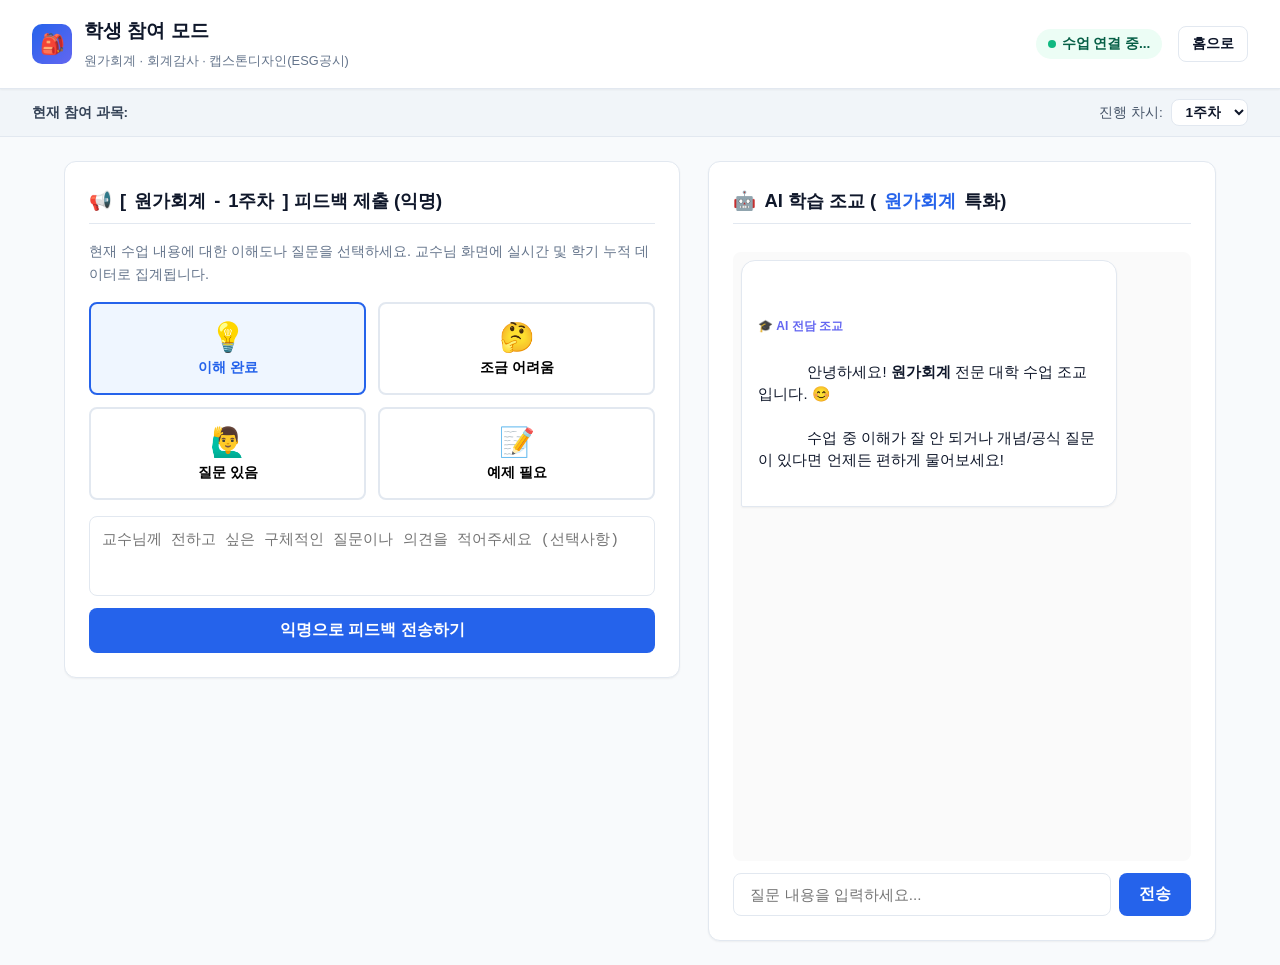
==== templates/student.html @ 56c85606 "feat: Initial commit for interactive classroom teaching app" ====
<!DOCTYPE html>
<html lang="ko">
<head>
  <meta charset="UTF-8">
  <meta name="viewport" content="width=device-width, initial-scale=1.0">
  <title>학생 모드 | 과목별 실시간 소통 & AI 전담 조교</title>
  <link rel="stylesheet" href="/static/style.css">
  <script src="https://cdn.socket.io/4.7.5/socket.io.min.js"></script>
</head>
<body>

  <header class="app-header">
    <div class="logo-area">
      <div class="logo-icon">🎒</div>
      <div class="logo-text">
        <h1>학생 참여 모드</h1>
        <span id="studentHeaderSubtitle">원가회계 · 회계감사 · 캡스톤디자인(ESG공시)</span>
      </div>
    </div>
    <div class="header-status">
      <span class="status-badge online" id="connStatus">수업 연결 중...</span>
      <a href="/" class="btn btn-outline" style="padding: 0.4rem 0.8rem; font-size: 0.85rem;">홈으로</a>
    </div>
  </header>

  <!-- 학생 수강 과목 선택 바 -->
  <div class="course-nav-bar" style="background: #f1f5f9; border-bottom: 1px solid var(--border); padding: 0.6rem 2rem;">
    <div style="display: flex; align-items: center; gap: 0.75rem; flex-wrap: wrap;">
      <span style="font-size: 0.85rem; font-weight: 700; color: #334155;">현재 참여 과목:</span>
      <div class="course-tabs" id="studentCourseTabs">
        <!-- JS에서 서버 등록 과목 목록 기반으로 동적 렌더링 -->
      </div>
    </div>
    <div style="display: flex; align-items: center; gap: 0.5rem; font-size: 0.85rem; color: #475569;">
      <span>진행 차시:</span>
      <select id="studentSessionSelect" class="session-select" style="padding: 0.25rem 0.6rem; font-size: 0.85rem;">
        <option value="1주차">1주차</option>
        <option value="2주차">2주차</option>
        <option value="3주차">3주차</option>
      </select>
    </div>
  </div>

  <main class="container">
    <div class="student-grid">

      <!-- 왼쪽 컬럼: 수업 실시간 인터랙션 & 퀴즈 -->
      <div class="student-left-col">
        
        <!-- 실시간 퀴즈 알림 카드 (교수가 출제 시 최상단에 활성화) -->
        <div class="card quiz-box" id="quiz-container" style="display: none;">
          <!-- JS에서 동적으로 내용 렌더링 -->
        </div>

        <!-- 실시간 이해도 및 의견 제출 카드 -->
        <div class="card">
          <h2 class="card-title">
            <span>📢</span> [<span id="studentCardCourse">원가회계</span> - <span id="studentCardSession">1주차</span>] 피드백 제출 (익명)
          </h2>
          <p style="font-size: 0.9rem; color: var(--text-muted); margin-bottom: 1rem;">
            현재 수업 내용에 대한 이해도나 질문을 선택하세요. 교수님 화면에 실시간 및 학기 누적 데이터로 집계됩니다.
          </p>

          <!-- 4가지 반응 선택 버튼 -->
          <div class="reaction-grid">
            <button type="button" class="reaction-btn selected" data-cat="이해 완료">
              <span class="emoji">💡</span>
              <span class="label">이해 완료</span>
            </button>
            <button type="button" class="reaction-btn" data-cat="조금 어려움">
              <span class="emoji">🤔</span>
              <span class="label">조금 어려움</span>
            </button>
            <button type="button" class="reaction-btn" data-cat="질문 있음">
              <span class="emoji">🙋‍♂️</span>
              <span class="label">질문 있음</span>
            </button>
            <button type="button" class="reaction-btn" data-cat="예제 필요">
              <span class="emoji">📝</span>
              <span class="label">예제 필요</span>
            </button>
          </div>

          <!-- 구체적 의견/질문 입력 텍스트영역 -->
          <textarea id="opinionText" class="textarea-custom" placeholder="교수님께 전하고 싶은 구체적인 질문이나 의견을 적어주세요 (선택사항)"></textarea>

          <button id="submitOpinionBtn" class="btn btn-primary btn-block">
            익명으로 피드백 전송하기
          </button>
          <div id="submitNotice" style="display:none; color: var(--success); font-size: 0.85rem; margin-top: 0.5rem; text-align: center; font-weight: 600;">
            ✓ 의견이 성공적으로 전달되었습니다!
          </div>
        </div>

      </div>

      <!-- 오른쪽 컬럼: 과목 맞춤형 전문 AI 조교 챗봇 -->
      <div class="card chat-container">
        <h2 class="card-title">
          <span>🤖</span> AI 학습 조교 (<span id="chatCourseTitle" style="color: var(--primary);">원가회계</span> 특화)
        </h2>

        <!-- 추천 질문 태그 버튼 (과목별 동적 변경) -->
        <div class="chat-badge-tags" id="chatTagsContainer">
          <!-- JS에서 동적 주입 -->
        </div>

        <!-- 챗 대화 내역 창 -->
        <div class="chat-history" id="chatHistory">
          <div class="message-bubble bot" id="welcomeBotBubble">
            <div class="bot-header">🎓 AI 전담 조교</div>
            안녕하세요! <b>원가회계</b> 전문 대학 수업 조교입니다. 😊<br>
            수업 중 이해가 잘 안 되거나 개념/공식 질문이 있다면 언제든 편하게 물어보세요!
          </div>
        </div>

        <!-- 챗 입력 바 -->
        <div class="chat-input-bar">
          <input type="text" id="chatInput" class="chat-input" placeholder="질문 내용을 입력하세요...">
          <button id="sendChatBtn" class="btn btn-primary" style="padding: 0 1.25rem;">전송</button>
        </div>
      </div>

    </div>
  </main>

  <script src="/static/student.js?v=20260905_8"></script>
</body>
</html>
---- static/style.css ----
:root {
  --primary: #2563eb;
  --primary-hover: #1d4ed8;
  --primary-light: #dbeafe;
  --secondary: #6366f1;
  --success: #10b981;
  --warning: #f59e0b;
  --danger: #ef4444;
  --info: #06b6d4;
  --bg-main: #f8fafc;
  --bg-card: #ffffff;
  --text-main: #0f172a;
  --text-muted: #64748b;
  --border: #e2e8f0;
  --shadow-sm: 0 1px 2px 0 rgba(0, 0, 0, 0.05);
  --shadow-md: 0 4px 6px -1px rgba(0, 0, 0, 0.1), 0 2px 4px -2px rgba(0, 0, 0, 0.1);
  --shadow-lg: 0 10px 15px -3px rgba(0, 0, 0, 0.1), 0 4px 6px -4px rgba(0, 0, 0, 0.1);
  --radius: 12px;
  --radius-sm: 8px;
}

* {
  box-sizing: border-box;
  margin: 0;
  padding: 0;
}

body {
  font-family: -apple-system, BlinkMacSystemFont, "Pretendard", "Segoe UI", Roboto, "Helvetica Neue", Arial, sans-serif;
  background-color: var(--bg-main);
  color: var(--text-main);
  line-height: 1.6;
  min-height: 100vh;
  display: flex;
  flex-direction: column;
}

/* Header & Navigation */
header.app-header {
  background: #ffffff;
  border-bottom: 1px solid var(--border);
  padding: 1rem 2rem;
  display: flex;
  justify-content: space-between;
  align-items: center;
  position: sticky;
  top: 0;
  z-index: 100;
  box-shadow: var(--shadow-sm);
}

.logo-area {
  display: flex;
  align-items: center;
  gap: 0.75rem;
}

.logo-icon {
  background: linear-gradient(135deg, var(--primary), var(--secondary));
  color: white;
  width: 40px;
  height: 40px;
  border-radius: 10px;
  display: flex;
  align-items: center;
  justify-content: center;
  font-size: 1.25rem;
  font-weight: bold;
}

.logo-text h1 {
  font-size: 1.2rem;
  font-weight: 700;
  color: var(--text-main);
}

.logo-text span {
  font-size: 0.8rem;
  color: var(--text-muted);
}

.header-status {
  display: flex;
  align-items: center;
  gap: 1rem;
}

.status-badge {
  display: inline-flex;
  align-items: center;
  gap: 6px;
  padding: 4px 12px;
  border-radius: 20px;
  font-size: 0.85rem;
  font-weight: 600;
}

.status-badge.online {
  background-color: #ecfdf5;
  color: #065f46;
}

.status-badge.online::before {
  content: "";
  width: 8px;
  height: 8px;
  border-radius: 50%;
  background-color: var(--success);
  display: inline-block;
}

/* Container */
.container {
  width: 100%;
  max-width: 1200px;
  margin: 0 auto;
  padding: 1.5rem;
  flex: 1;
}

/* Landing Gateway (index.html) */
.gateway-hero {
  text-align: center;
  margin: 2.5rem auto;
  max-width: 700px;
}

.gateway-hero h2 {
  font-size: 2.2rem;
  font-weight: 800;
  color: #1e293b;
  margin-bottom: 0.75rem;
}

.gateway-hero p {
  font-size: 1.1rem;
  color: var(--text-muted);
}

.gateway-cards {
  display: grid;
  grid-template-columns: repeat(auto-fit, minmax(300px, 1fr));
  gap: 2rem;
  margin-top: 2rem;
}

.gateway-card {
  background: var(--bg-card);
  border: 1px solid var(--border);
  border-radius: var(--radius);
  padding: 2.5rem 2rem;
  text-align: center;
  transition: transform 0.2s, box-shadow 0.2s;
  box-shadow: var(--shadow-sm);
  display: flex;
  flex-direction: column;
  align-items: center;
}

.gateway-card:hover {
  transform: translateY(-4px);
  box-shadow: var(--shadow-lg);
  border-color: var(--primary-light);
}

.gateway-icon {
  font-size: 3.5rem;
  margin-bottom: 1rem;
}

.gateway-card h3 {
  font-size: 1.4rem;
  font-weight: 700;
  margin-bottom: 0.5rem;
}

.gateway-card p {
  color: var(--text-muted);
  font-size: 0.95rem;
  margin-bottom: 1.5rem;
  flex: 1;
}

/* Buttons */
.btn {
  display: inline-flex;
  align-items: center;
  justify-content: center;
  gap: 0.5rem;
  font-size: 1rem;
  font-weight: 600;
  padding: 0.75rem 1.5rem;
  border-radius: var(--radius-sm);
  border: none;
  cursor: pointer;
  transition: all 0.2s;
  text-decoration: none;
}

.btn-primary {
  background: var(--primary);
  color: white;
}
.btn-primary:hover {
  background: var(--primary-hover);
}

.btn-secondary {
  background: #475569;
  color: white;
}
.btn-secondary:hover {
  background: #334155;
}

.btn-outline {
  background: transparent;
  border: 1px solid var(--border);
  color: var(--text-main);
}
.btn-outline:hover {
  background: #f1f5f9;
}

.btn-success {
  background: var(--success);
  color: white;
}
.btn-success:hover {
  background: #059669;
}

.btn-block {
  width: 100%;
}

/* Modal */
.modal-overlay {
  position: fixed;
  top: 0;
  left: 0;
  width: 100vw;
  height: 100vh;
  background: rgba(15, 23, 42, 0.6);
  backdrop-filter: blur(4px);
  display: flex;
  align-items: center;
  justify-content: center;
  z-index: 1000;
  opacity: 0;
  pointer-events: none;
  transition: opacity 0.2s ease-in-out;
}

.modal-overlay.active {
  opacity: 1;
  pointer-events: auto;
}

.modal-box {
  background: white;
  border-radius: var(--radius);
  width: 90%;
  max-width: 420px;
  padding: 2rem;
  box-shadow: var(--shadow-lg);
  position: relative;
  transform: translateY(10px);
  transition: transform 0.2s;
}

.modal-overlay.active .modal-box {
  transform: translateY(0);
}

.modal-header {
  display: flex;
  justify-content: space-between;
  align-items: center;
  margin-bottom: 1.5rem;
}

.modal-header h3 {
  font-size: 1.25rem;
  font-weight: 700;
}

.modal-close {
  background: none;
  border: none;
  font-size: 1.5rem;
  cursor: pointer;
  color: var(--text-muted);
}

.pin-input {
  width: 100%;
  font-size: 1.5rem;
  letter-spacing: 0.4rem;
  text-align: center;
  padding: 0.75rem;
  border: 2px solid var(--border);
  border-radius: var(--radius-sm);
  margin-bottom: 1rem;
  outline: none;
  transition: border-color 0.2s;
}

.pin-input:focus {
  border-color: var(--primary);
}

.error-msg {
  color: var(--danger);
  font-size: 0.875rem;
  margin-bottom: 1rem;
  display: none;
}

/* Student Layout Grid */
.student-grid {
  display: grid;
  grid-template-columns: 1.1fr 0.9fr;
  gap: 1.5rem;
  height: calc(100vh - 120px);
}

@media (max-width: 960px) {
  .student-grid {
    grid-template-columns: 1fr;
    height: auto;
  }
}

.student-left-col {
  display: flex;
  flex-direction: column;
  gap: 1.5rem;
  overflow-y: auto;
  max-height: 100%;
  padding-right: 4px;
}

@media (max-width: 960px) {
  .student-left-col {
    overflow-y: visible;
    max-height: none;
    padding-right: 0;
  }
}

.card {
  background: var(--bg-card);
  border: 1px solid var(--border);
  border-radius: var(--radius);
  box-shadow: var(--shadow-sm);
  padding: 1.5rem;
  display: flex;
  flex-direction: column;
}

.card-title {
  font-size: 1.15rem;
  font-weight: 700;
  display: flex;
  align-items: center;
  gap: 0.5rem;
  margin-bottom: 1rem;
  padding-bottom: 0.5rem;
  border-bottom: 1px solid var(--border);
}

/* Feedback Buttons */
.reaction-grid {
  display: grid;
  grid-template-columns: repeat(2, 1fr);
  gap: 0.75rem;
  margin-bottom: 1rem;
}

.reaction-btn {
  display: flex;
  flex-direction: column;
  align-items: center;
  padding: 1rem 0.5rem;
  border: 2px solid var(--border);
  border-radius: var(--radius-sm);
  background: white;
  cursor: pointer;
  transition: all 0.2s;
}

.reaction-btn .emoji {
  font-size: 1.8rem;
  margin-bottom: 0.25rem;
}

.reaction-btn .label {
  font-size: 0.9rem;
  font-weight: 600;
}

.reaction-btn:hover, .reaction-btn.selected {
  border-color: var(--primary);
  background: #eff6ff;
  color: var(--primary);
}

.textarea-custom {
  width: 100%;
  padding: 0.75rem;
  border: 1px solid var(--border);
  border-radius: var(--radius-sm);
  font-size: 0.95rem;
  resize: none;
  height: 80px;
  margin-bottom: 0.75rem;
  outline: none;
}

.textarea-custom:focus {
  border-color: var(--primary);
}

/* Quiz Card (Floating / Notification) */
.quiz-box {
  background: #f0fdf4;
  border: 2px solid #22c55e;
  border-radius: var(--radius);
  padding: 1.25rem;
  margin-bottom: 1.25rem;
  display: none;
  box-shadow: 0 4px 14px rgba(34, 197, 94, 0.2);
  scroll-margin-top: 90px;
}

.quiz-box.active {
  display: block !important;
  animation: fadeIn 0.3s ease;
}

.quiz-badge {
  background: #16a34a;
  color: white;
  font-size: 0.75rem;
  font-weight: 700;
  padding: 3px 8px;
  border-radius: 4px;
  margin-bottom: 0.5rem;
  display: inline-block;
}

.quiz-options {
  display: flex;
  flex-direction: column;
  gap: 0.5rem;
  margin: 0.75rem 0;
}

.quiz-opt-btn {
  text-align: left;
  background: white;
  border: 1px solid #bbf7d0;
  padding: 0.6rem 1rem;
  border-radius: var(--radius-sm);
  cursor: pointer;
  font-size: 0.9rem;
  transition: all 0.2s;
}

.quiz-opt-btn:hover {
  background: #dcfce7;
  border-color: #4ade80;
}

.quiz-opt-btn.correct {
  background: #bbf7d0;
  font-weight: bold;
}

/* AI Chat Window */
.chat-container {
  display: flex;
  flex-direction: column;
  height: 100%;
}

.chat-badge-tags {
  display: flex;
  gap: 0.4rem;
  flex-wrap: wrap;
  margin-bottom: 0.75rem;
}

.tag-btn {
  font-size: 0.75rem;
  background: #f1f5f9;
  border: 1px solid var(--border);
  padding: 3px 8px;
  border-radius: 12px;
  cursor: pointer;
  color: #334155;
  transition: background 0.2s;
}

.tag-btn:hover {
  background: #e2e8f0;
}

.chat-history {
  flex: 1;
  overflow-y: auto;
  padding: 0.5rem;
  display: flex;
  flex-direction: column;
  gap: 1rem;
  background: #fafafa;
  border-radius: var(--radius-sm);
  margin-bottom: 0.75rem;
  min-height: 250px;
}

.message-bubble {
  max-width: 85%;
  padding: 0.75rem 1rem;
  border-radius: 14px;
  font-size: 0.92rem;
  line-height: 1.5;
  white-space: pre-wrap;
  word-break: break-word;
}

.message-bubble.user {
  align-self: flex-end;
  background: var(--primary);
  color: white;
  border-bottom-right-radius: 2px;
}

.message-bubble.bot {
  align-self: flex-start;
  background: white;
  color: var(--text-main);
  border: 1px solid var(--border);
  border-bottom-left-radius: 2px;
  box-shadow: var(--shadow-sm);
}

.bot-header {
  font-size: 0.75rem;
  color: var(--secondary);
  font-weight: 700;
  margin-bottom: 0.25rem;
  display: flex;
  align-items: center;
  gap: 4px;
}

.chat-input-bar {
  display: flex;
  gap: 0.5rem;
}

.chat-input {
  flex: 1;
  padding: 0.75rem 1rem;
  border: 1px solid var(--border);
  border-radius: var(--radius-sm);
  outline: none;
  font-size: 0.95rem;
}

.chat-input:focus {
  border-color: var(--primary);
}

/* Professor Dashboard */
.prof-grid {
  display: grid;
  grid-template-columns: 1fr 1fr;
  gap: 1.5rem;
  margin-bottom: 1.5rem;
}

@media (max-width: 960px) {
  .prof-grid {
    grid-template-columns: 1fr;
  }
}

.chart-wrapper {
  position: relative;
  height: 280px;
  width: 100%;
}

.recent-opinions-list {
  max-height: 280px;
  overflow-y: auto;
  display: flex;
  flex-direction: column;
  gap: 0.5rem;
}

.opinion-item {
  background: #f8fafc;
  border-left: 4px solid var(--primary);
  padding: 0.6rem 0.8rem;
  border-radius: 4px;
  font-size: 0.9rem;
}

.opinion-item.이해_완료 { border-left-color: var(--success); }
.opinion-item.조금_어려움 { border-left-color: var(--warning); }
.opinion-item.질문_있음 { border-left-color: var(--danger); }
.opinion-item.예제_필요 { border-left-color: var(--info); }

.opinion-item-header {
  display: flex;
  justify-content: space-between;
  font-size: 0.75rem;
  color: var(--text-muted);
  margin-bottom: 0.25rem;
}

.prof-action-bar {
  display: flex;
  gap: 1rem;
  margin-top: 1rem;
}

/* AI Analysis Modal / Card */
.analysis-card {
  background: linear-gradient(135deg, #f0f9ff, #f5f3ff);
  border: 1px solid #c7d2fe;
  border-radius: var(--radius);
  padding: 1.5rem;
  margin-top: 1.5rem;
  display: none;
}

.analysis-card.active {
  display: block;
  animation: fadeIn 0.3s ease;
}

.analysis-content {
  font-size: 0.95rem;
  line-height: 1.7;
  color: #1e1b4b;
  white-space: pre-wrap;
  background: white;
  padding: 1rem;
  border-radius: var(--radius-sm);
  border: 1px solid #e0e7ff;
  margin-top: 0.75rem;
}

@keyframes fadeIn {
  from { opacity: 0; transform: translateY(6px); }
  to { opacity: 1; transform: translateY(0); }
}

/* Course Navigator & Session Selector */
.course-nav-bar {
  background: white;
  border-bottom: 1px solid var(--border);
  padding: 0.75rem 2rem;
  display: flex;
  justify-content: space-between;
  align-items: center;
  flex-wrap: wrap;
  gap: 1rem;
}

.course-tabs {
  display: flex;
  gap: 0.5rem;
}

.course-tab-btn {
  padding: 0.5rem 1.2rem;
  border-radius: 20px;
  border: 1px solid var(--border);
  background: #f8fafc;
  font-weight: 600;
  font-size: 0.9rem;
  cursor: pointer;
  transition: all 0.2s;
  color: var(--text-muted);
}

.course-tab-btn:hover {
  background: #f1f5f9;
  color: var(--text-main);
}

.course-tab-btn.active {
  background: var(--primary);
  color: white;
  border-color: var(--primary);
  box-shadow: var(--shadow-sm);
}

.session-controls {
  display: flex;
  align-items: center;
  gap: 0.75rem;
}

.session-select {
  padding: 0.45rem 0.9rem;
  border: 1px solid var(--border);
  border-radius: var(--radius-sm);
  font-size: 0.9rem;
  font-weight: 600;
  outline: none;
  background: white;
  color: var(--text-main);
}

/* View Mode Tabs (실시간 모니터링 vs 누적 분석 & 종합 해석) */
.view-mode-bar {
  display: flex;
  border-bottom: 2px solid var(--border);
  margin-bottom: 1.5rem;
  gap: 2rem;
}

.view-mode-tab {
  padding: 0.75rem 0.5rem;
  font-size: 1.05rem;
  font-weight: 700;
  color: var(--text-muted);
  cursor: pointer;
  border-bottom: 3px solid transparent;
  margin-bottom: -2px;
  transition: all 0.2s;
}

.view-mode-tab:hover {
  color: var(--primary);
}

.view-mode-tab.active {
  color: var(--primary);
  border-bottom-color: var(--primary);
}

/* Cumulative Stats & Reports */
.cumulative-view-section {
  display: none;
}

.cumulative-view-section.active {
  display: block;
}

.stat-cards-grid {
  display: grid;
  grid-template-columns: repeat(auto-fit, minmax(220px, 1fr));
  gap: 1rem;
  margin-bottom: 1.5rem;
}

.stat-card {
  background: white;
  border: 1px solid var(--border);
  border-radius: var(--radius-sm);
  padding: 1.25rem;
  box-shadow: var(--shadow-sm);
}

.stat-card .label {
  font-size: 0.85rem;
  color: var(--text-muted);
  font-weight: 600;
  margin-bottom: 0.25rem;
}

.stat-card .value {
  font-size: 1.8rem;
  font-weight: 800;
  color: var(--text-main);
}

.trend-chart-wrapper {
  background: white;
  border: 1px solid var(--border);
  border-radius: var(--radius);
  padding: 1.5rem;
  margin-bottom: 1.5rem;
  box-shadow: var(--shadow-sm);
}

.cumulative-report-box {
  background: linear-gradient(135deg, #f8fafc, #f1f5f9);
  border: 1px solid #cbd5e1;
  border-radius: var(--radius);
  padding: 1.75rem;
  margin-top: 1.5rem;
}

.cumulative-report-box h3 {
  font-size: 1.2rem;
  color: #1e293b;
  margin-bottom: 0.75rem;
  display: flex;
  align-items: center;
  gap: 0.5rem;
}

.report-markdown {
  background: white;
  border: 1px solid var(--border);
  border-radius: var(--radius-sm);
  padding: 1.5rem;
  line-height: 1.8;
  font-size: 0.95rem;
  color: #1e293b;
  white-space: pre-wrap;
}
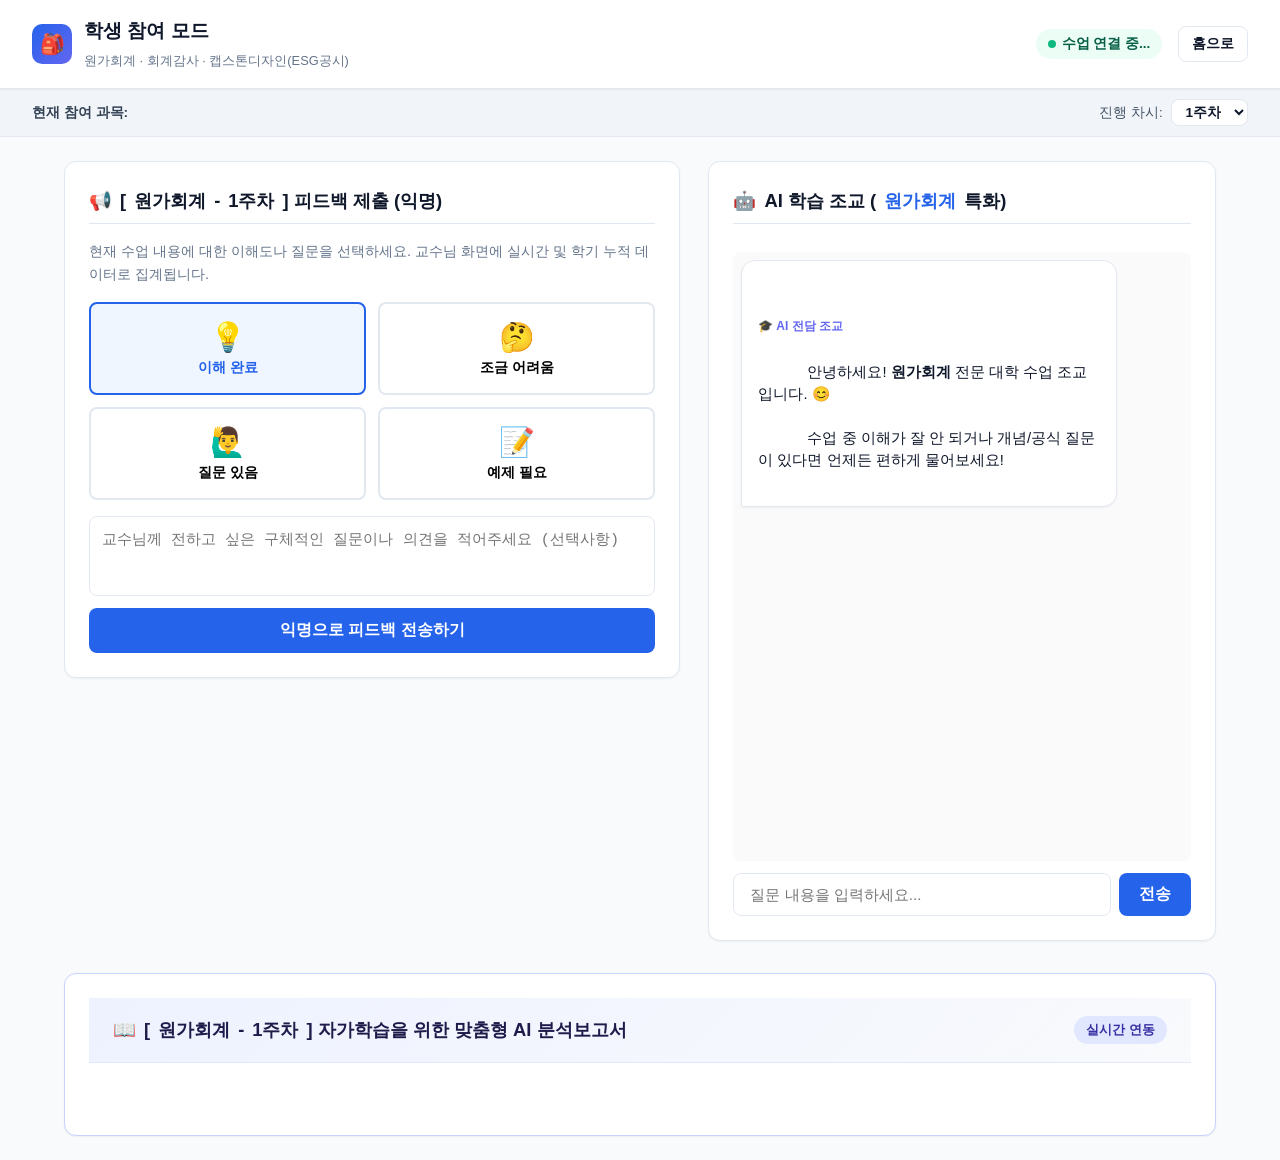
==== commit 854a3ddc: "Feat: 학생 화면 맨 하단 '자가학습 맞춤형 AI 분석보고서' 신설 및 교수 생성 시 실시간 배포 연동" ====
--- a/templates/student.html
+++ b/templates/student.html
@@ -122,8 +122,34 @@
       </div>
 
     </div>
+
+    <!-- 학생 화면 맨 하단: 자가학습을 위한 맞춤형 AI 분석보고서 -->
+    <div class="card student-report-card" id="studentReportCard" style="margin-top: 2rem; background: #ffffff; border: 1px solid #c7d2fe; border-radius: var(--radius); box-shadow: var(--shadow-sm); overflow: hidden;">
+      <div style="display: flex; justify-content: space-between; align-items: center; border-bottom: 1px solid #e0e7ff; padding: 1.1rem 1.5rem; background: linear-gradient(135deg, #eef2ff, #f8fafc);">
+        <h2 style="font-size: 1.15rem; font-weight: 700; color: #1e1b4b; display: flex; align-items: center; gap: 0.5rem; margin: 0;">
+          <span>📖</span> [<span id="studentReportCourse">원가회계</span> - <span id="studentReportSession">1주차</span>] 자가학습을 위한 맞춤형 AI 분석보고서
+        </h2>
+        <span id="studentReportStatusBadge" class="status-badge" style="background: #e0e7ff; color: #3730a3; font-size: 0.8rem; font-weight: 700;">
+          실시간 연동
+        </span>
+      </div>
+      <div style="padding: 1.5rem;">
+        <div id="studentReportLoading" style="display: none; color: #4338ca; font-weight: 600; padding: 1.5rem 0; text-align: center;">
+          ⏳ 최신 AI 자가학습 보고서를 불러오는 중입니다...
+        </div>
+        <div id="studentReportEmpty" style="display: none; background: #f8fafc; border: 1px dashed #cbd5e1; border-radius: 8px; padding: 2.5rem 1rem; text-align: center; color: #64748b;">
+          <div style="font-size: 2.5rem; margin-bottom: 0.5rem;">📑</div>
+          <p style="font-weight: 700; color: #334155; font-size: 1.05rem; margin-bottom: 0.35rem;">아직 발행된 자가학습 AI 보고서가 없습니다.</p>
+          <p style="font-size: 0.875rem;">교수님이 수업 중 [AI 종합 분석 보고서]를 생성하시면 이 자리에 자동으로 즉시 표시됩니다.</p>
+        </div>
+        <div id="studentReportContent" class="student-report-body" style="display: none;">
+          <!-- 마크다운/텍스트 보고서 내용 렌더링 -->
+        </div>
+      </div>
+    </div>
+
   </main>
 
-  <script src="/static/student.js?v=20260905_8"></script>
+  <script src="/static/student.js?v=20260908_4"></script>
 </body>
 </html>
--- a/static/style.css
+++ b/static/style.css
@@ -821,3 +821,23 @@
   white-space: pre-wrap;
 }
 
+/* Student Self-Study AI Report */
+.student-report-card {
+  transition: all 0.3s ease;
+}
+
+.student-report-card:hover {
+  box-shadow: var(--shadow-md);
+}
+
+.student-report-body {
+  font-size: 0.95rem;
+  line-height: 1.85;
+  color: #1e293b;
+  white-space: pre-wrap;
+  background: #f8fafc;
+  border: 1px solid #e2e8f0;
+  border-radius: var(--radius-sm);
+  padding: 1.5rem;
+}
+
